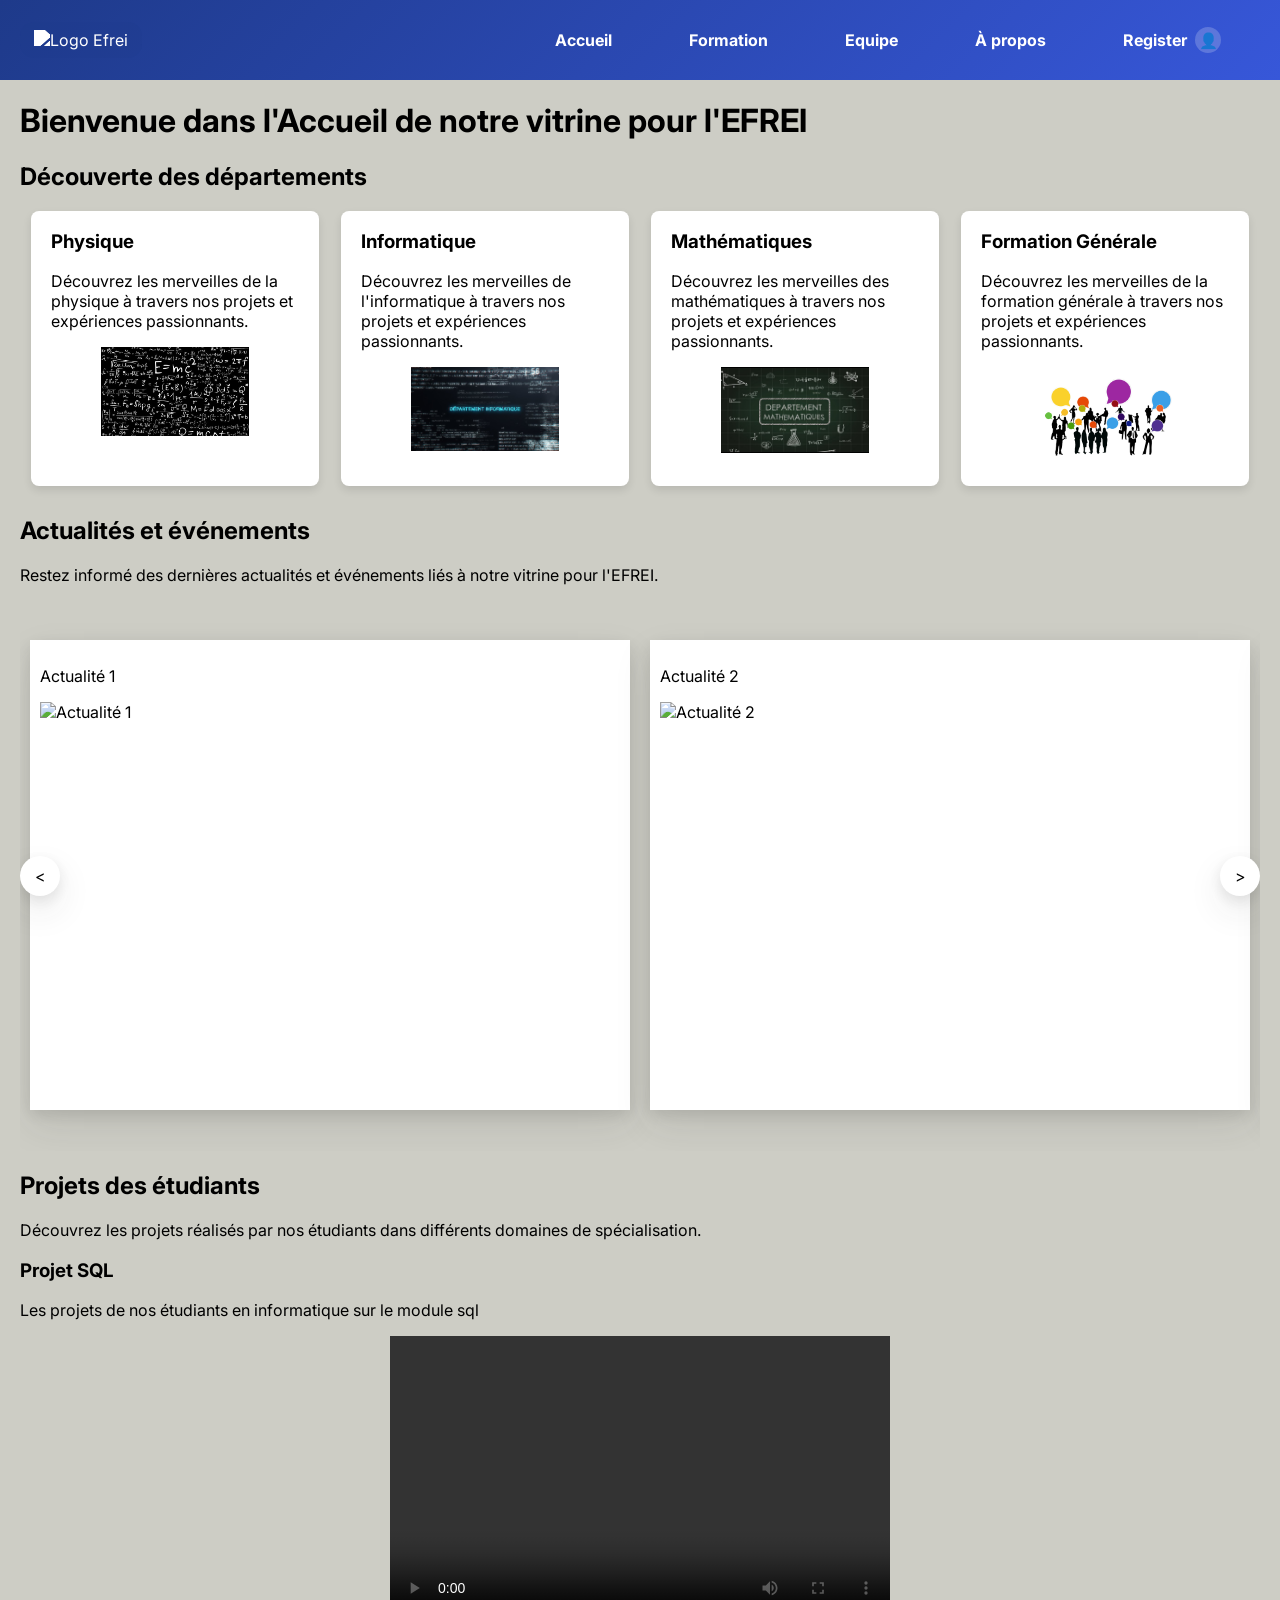
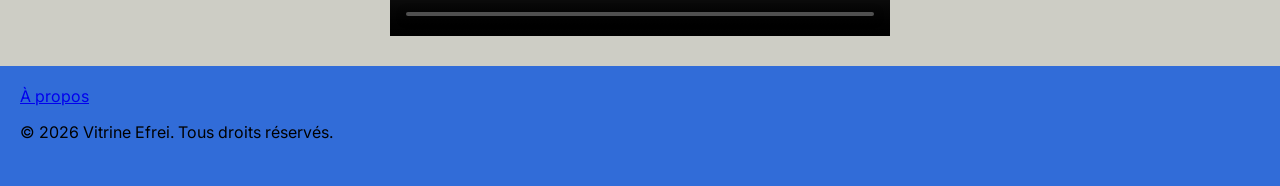
==== html/Accueil.html @ 618b9f23 "Modification header" ====
<!DOCTYPE html>
<html lang="en">
<head>
    <meta charset="UTF-8">
    <meta name="viewport" content="width=device-width, initial-scale=1.0">
    <link rel="stylesheet" href="../css/style.css">
    <link rel="stylesheet" href="../css/Accueil.css">
    <link href="https://fonts.googleapis.com/css2?family=Inter:wght@300;400;600&display=swap" rel="stylesheet">
    <script type="module" src="../js/Accueil.js"></script>
    <title>Vitrine Efrei</title>
</head>
<body>
    <header>
        <div class="logo">
            <img src="https://www.capitainestudy.fr/wp-content/uploads/listing-uploads/logo/2022/02/LOGO_EFREI-PRINT_EFREI-WEB-2-2.png" alt="Logo Efrei">
        </div>
        <nav>
            <a href="Accueil.html">Accueil</a>
            <a href="Formation.html">Formation</a>
            <a href="Equipe.html">Equipe</a>
            <a href="Apropos.html">À propos</a>
            <a href="Register.html" class="register-link">Register <span class="user-icon" aria-hidden="true">👤</span></a>
        </nav>
    </header>
    <main>
        <h1>Bienvenue dans l'Accueil de notre vitrine pour l'EFREI</h1>
        <section>
            <h2>Découverte des départements</h2>
            <div class="departements">
                <div class="physique reveal-1">
                    <h3>Physique</h3>
                    <p>Découvrez les merveilles de la physique à travers nos projets et expériences passionnants.</p>
                    <div class="departement_images">  
                        <img src="../img/departement_physique.png" alt="département de physique img">
                    </div>
                </div>
                <div class="informatique reveal-2">
                    <h3>Informatique</h3>
                    <p>Découvrez les merveilles de l'informatique à travers nos projets et expériences passionnants.</p>
                    <div class="departement_images">
                        <img src="../img/departement_informatique.png" alt="département d'informatique img">
                    </div>
                </div>
                <div class="mathematiques reveal-3">
                    <h3>Mathématiques</h3>
                    <p>Découvrez les merveilles des mathématiques à travers nos projets et expériences passionnants.</p>
                    <div class="departement_images">
                        <img src="../img/departement_mathematique.png" alt="département de mathématiques img">
                    </div>
                </div>
                <div class="formation_generale reveal-4">
                    <h3>Formation Générale</h3>
                    <p>Découvrez les merveilles de la formation générale à travers nos projets et expériences passionnants.</p>
                    <div class="departement_images">
                        <img src="../img/departement_formation_general.png" alt="département de formation générale img">
                    </div>
                </div>
            </div>
        </section>
        <section class="actualite">
            <h2>Actualités et événements</h2>
            <p>Restez informé des dernières actualités et événements liés à notre vitrine pour l'EFREI.</p>
            <div class="carousel1 reveal-1">
                <div class="item">
                    <p>Actualité 1</p>
                    <img src="../img/actualite1.png" alt="Actualité 1">
                </div>
                <div class="item">
                    <p>Actualité 2</p>
                    <img src="../img/actualite2.png" alt="Actualité 2">
                </div>
                <div class="item">
                    <p>Actualité 3</p>
                    <img src="../img/actualite3.png" alt="Actualité 3">
                </div>
                <div class="item">
                    <p>Actualité 4</p>
                    <img src="../img/actualite4.png" alt="Actualité 4">
                </div>
                <div class="item">
                    <p>Actualité 5</p>
                    <img src="../img/actualite5.png" alt="Actualité 5">
                </div>
                <div class="item">
                    <p>Actualité 6</p>
                    <img src="../img/actualite6.png" alt="Actualité 6">
                </div>
                <div class="item">
                    <p>Actualité 7</p>
                    <img src="../img/actualite7.png" alt="Actualité 7">
                </div>
            </div>
        </section>
        <section class="projet_etudiant">
            <h2>Projets des étudiants</h2>
            <p>Découvrez les projets réalisés par nos étudiants dans différents domaines de spécialisation.</p>
            <div class="projet_sql">
                <h3>Projet SQL</h3>
                <p>Les projets de nos étudiants en informatique sur le module sql</p>
                <div class="video_sql">
                    <video src="../video/sql_pddd.mp4" controls></video>
                </div>
            </div>
        </section>
    </main>
    <footer>
        <a href="Apropos.html">À propos</a>
        <p>&copy; 2026 Vitrine Efrei. Tous droits réservés.</p>
    </footer>
</body>
</html>
---- css/style.css ----
body {
    margin: 0;
    font-family: 'Inter', 'Segoe UI', sans-serif;
    background-color: rgb(205, 205, 197);
}

header {
    display: flex;
    justify-content: space-between;
    align-items: center;
    height: 80px;
    padding: 0 20px;
    background: linear-gradient(135deg, #1e3a8a 0%, #3757d9 100%);
}

header .logo {
    padding: 8px 14px;
    border-radius: 14px;
    background-color: rgba(30, 58, 138, 0.16);
}

header .logo img {
    height: 56px;
    width: auto;
    filter: brightness(0) invert(1);
}

nav {
    display: flex;
    width: 60%;
    justify-content: space-around;
    align-items: center;
}

nav a {
    text-decoration: none;
    color: #ffffff;
    font-weight: bold;
}

nav a.register-link {
    display: inline-flex;
    align-items: center;
    gap: 8px;
}

.user-icon {
    display: inline-flex;
    align-items: center;
    justify-content: center;
    width: 26px;
    height: 26px;
    border-radius: 50%;
    background: rgba(255, 255, 255, 0.2);
    color: #ffffff;
    font-size: 0.95rem;
}

main {
    margin: 5px 20px;
}

footer {
    margin-top: 30px;
    height: 80px;
    background-color: rgb(49, 108, 216);
    padding: 20px;
}
---- css/Accueil.css ----
/* Scroll Animation */

[class*="reveal-"] {
    opacity: 0;
    transform: translateY(-30px);
}

.reveal-visible {
    opacity: 1;
    transform: translateY(0);
    transition: 1s cubic-bezier(.5, 0, 0, 1);
    transition: .6s;
    margin-bottom: 10px;
}

.reveal-2 {
    transition-delay: .1s;
}

.reveal-3 {
    transition-delay: .2s;
}

.reveal-4 {
    transition-delay: .3s;
}

/* section Départements */

.departements {
    display: flex;
    justify-content: space-around;
}

.departements > div {
    width: 20%;
    background-color: white;
    padding: 0px 20px 20px 20px;
    box-shadow: 0 4px 8px rgba(0, 0, 0, 0.1);
    border-radius: 8px;
}

.departement_images {
    display: flex;
    justify-content: center;
    margin-top: 15px;
}

.departement_images img {
    width: 60%;
    height: 50%;
}


/* Carousel styles */

.carousel {
    position: relative;
    overflow: hidden;
}

.carousel__container {
    transition: transform 0.3s;
}

.carousel__container::after {
    content: '';
    clear: both;
    display: table;
}

.carousel__item {
    float: left;
}

.carousel__next, .carousel__prev {
    position: absolute;
    width: 40px;
    height: 40px;
    background-color: #fff;
    border-radius: 50%;
    top: 50%;
    right: 0;
    margin-top: -20px;
    box-shadow: 0 15px 35px #3232321a, 0 5px 15px #0000001a;
    cursor: pointer;
    transition: transform 0.3s, opacity 0.3s;
    display: flex;
    justify-content: center;
    align-items: center;
    font-size: 1em;
}

.carousel__next:hover, .carousel__prev:hover {
    transform: scale(1.2);
}

.carousel__next--hidden, .carousel__prev--hidden {
    opacity: 0;
}

.carousel__prev {
    right: auto;
    left: 0px;
}

.item {
    margin: 40px 10px;
    background-color: #fff;
    box-shadow: 0 15px 35px #3232321a, 0 5px 15px #0000001a;
    transition: transform .3s;
    transform: translate3d(0, -1px, 0);
    display: flex;
    flex-direction: column;
    padding: 10px;
    height: 450px;
}

/* section Projets des étudiants */

.video_sql {
    display: flex;
    justify-content: center;
    margin-top: 15px;
}

.projet_etudiant video{
    width: 500px;
    height: 300px;
}
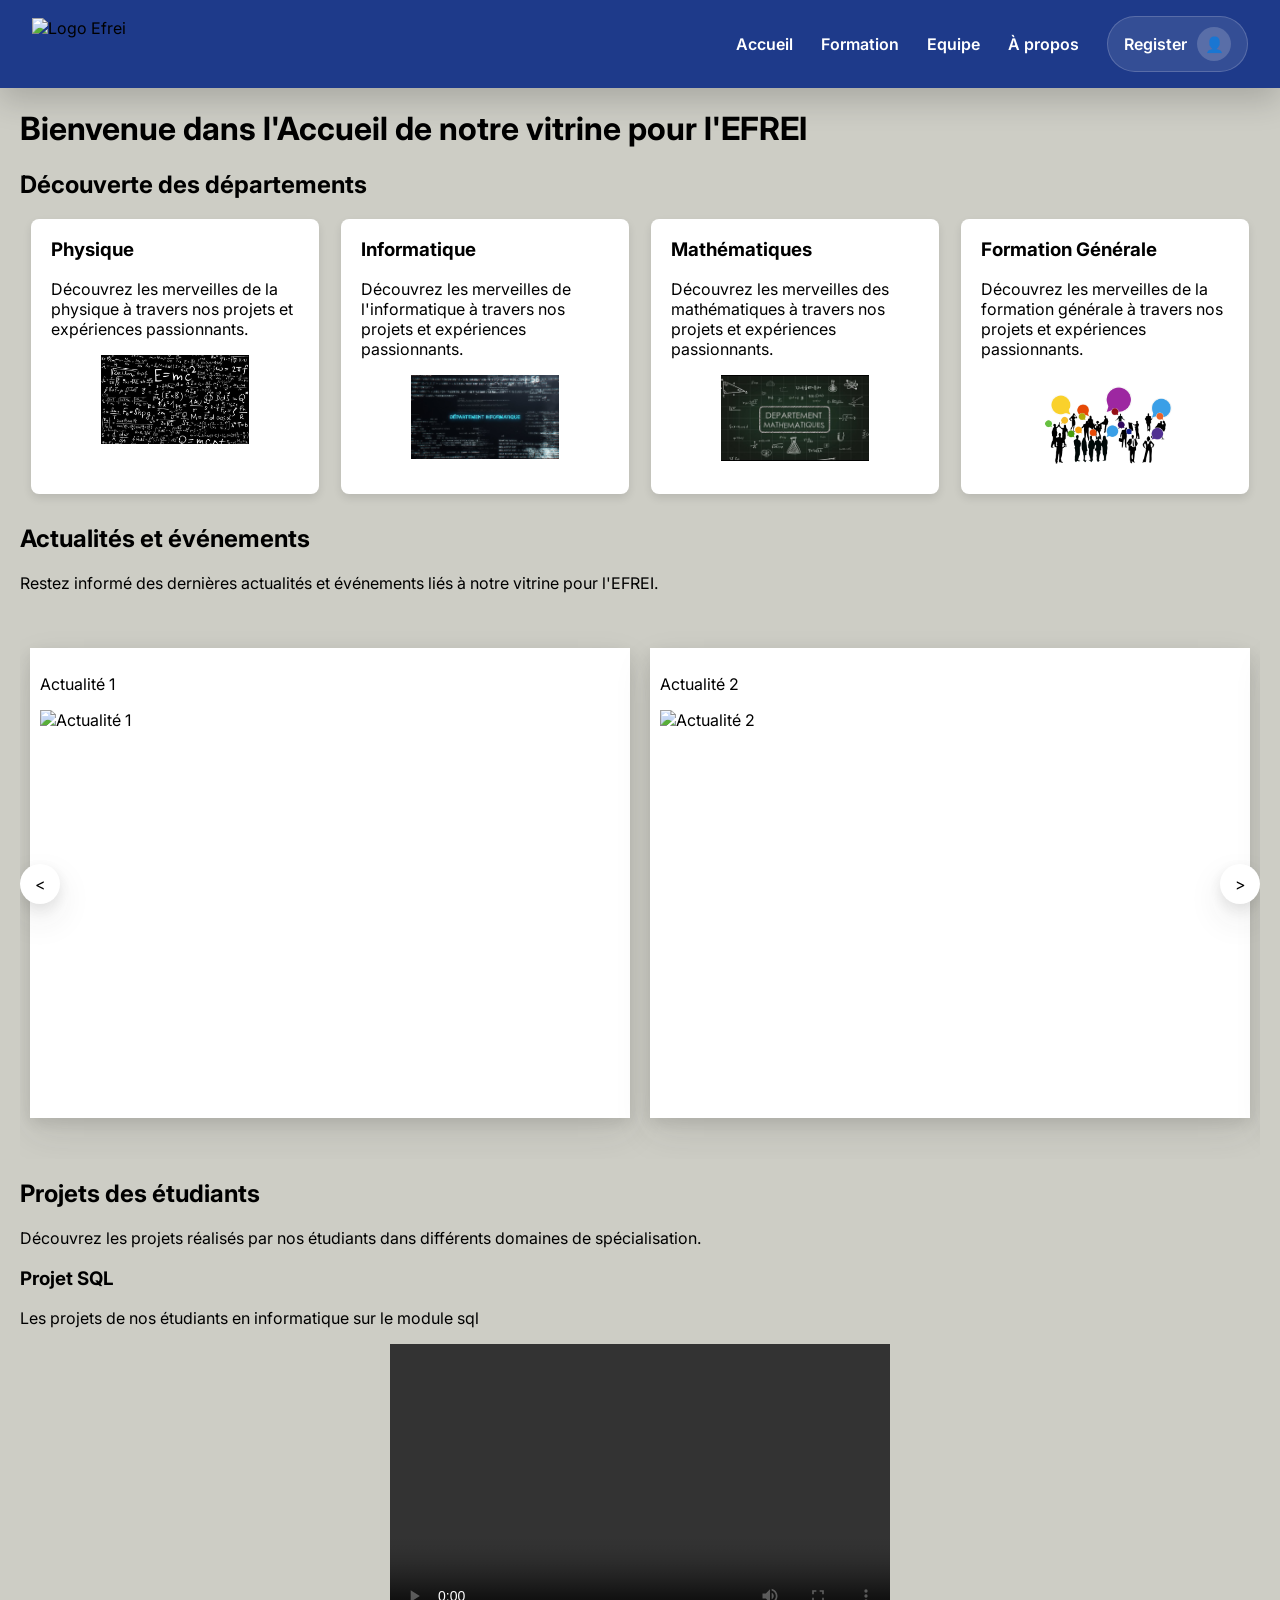
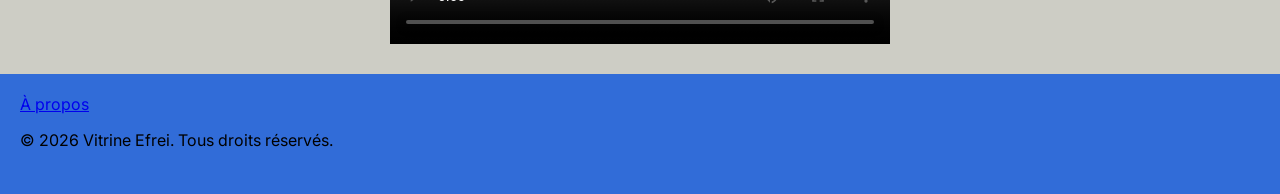
==== commit 670fb70a: "Header" ====
--- a/html/Accueil.html
+++ b/html/Accueil.html
@@ -12,7 +12,7 @@
 <body>
     <header>
         <div class="logo">
-            <img src="https://www.capitainestudy.fr/wp-content/uploads/listing-uploads/logo/2022/02/LOGO_EFREI-PRINT_EFREI-WEB-2-2.png" alt="Logo Efrei">
+            <img src="../img/Logo_Efrei.png" alt="Logo Efrei">
         </div>
         <nav>
             <a href="Accueil.html">Accueil</a>
--- a/css/style.css
+++ b/css/style.css
@@ -8,50 +8,59 @@
     display: flex;
     justify-content: space-between;
     align-items: center;
-    height: 80px;
-    padding: 0 20px;
-    background: linear-gradient(135deg, #1e3a8a 0%, #3757d9 100%);
+    min-height: 88px;
+    padding: 0 32px;
+    background-color: #1e3a8a;
+    box-shadow: 0 12px 32px rgba(0, 0, 0, 0.18);
 }
 
 header .logo {
-    padding: 8px 14px;
-    border-radius: 14px;
-    background-color: rgba(30, 58, 138, 0.16);
+    display: flex;
+    align-items: center;
 }
 
 header .logo img {
-    height: 56px;
+    height: 52px;
     width: auto;
-    filter: brightness(0) invert(1);
+    filter: none;
 }
 
 nav {
     display: flex;
-    width: 60%;
-    justify-content: space-around;
     align-items: center;
+    gap: 28px;
+    margin-left: auto;
 }
 
 nav a {
     text-decoration: none;
     color: #ffffff;
-    font-weight: bold;
+    font-weight: 600;
+    transition: color 0.2s ease, opacity 0.2s ease;
+}
+
+nav a:hover {
+    color: #e8ecff;
 }
 
 nav a.register-link {
     display: inline-flex;
     align-items: center;
-    gap: 8px;
+    gap: 10px;
+    padding: 10px 16px;
+    border-radius: 999px;
+    background: rgba(255, 255, 255, 0.1);
+    border: 1px solid rgba(255, 255, 255, 0.18);
 }
 
 .user-icon {
     display: inline-flex;
     align-items: center;
     justify-content: center;
-    width: 26px;
-    height: 26px;
+    width: 34px;
+    height: 34px;
     border-radius: 50%;
-    background: rgba(255, 255, 255, 0.2);
+    background: rgba(255, 255, 255, 0.18);
     color: #ffffff;
     font-size: 0.95rem;
 }
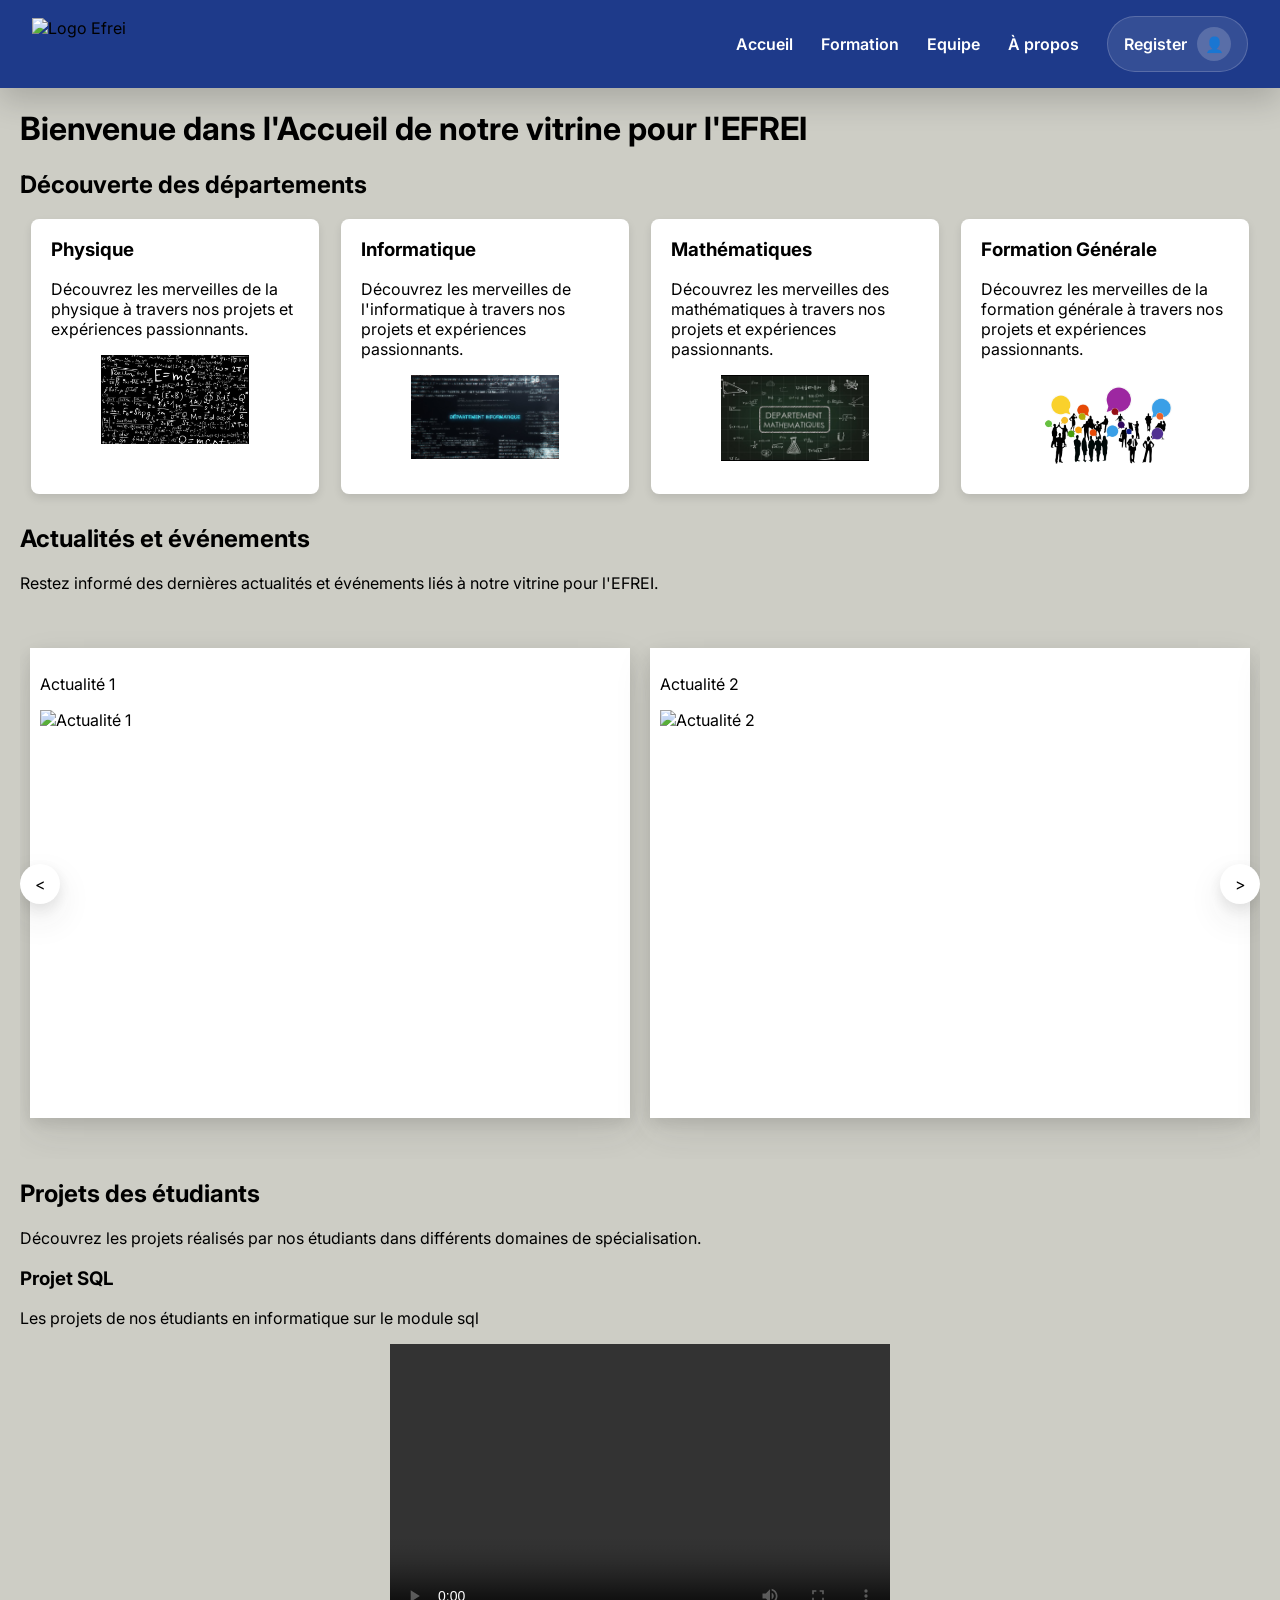
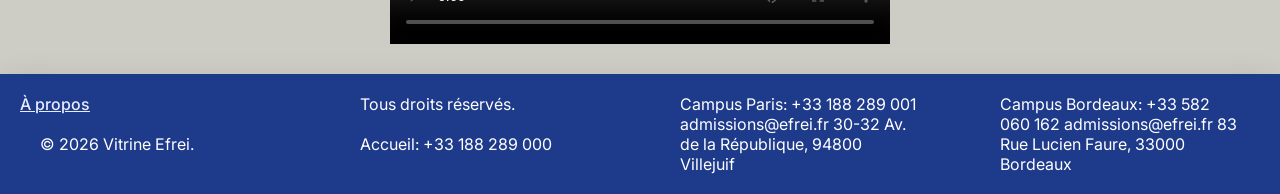
==== commit 98a16ec7: "Footer" ====
--- a/html/Accueil.html
+++ b/html/Accueil.html
@@ -104,8 +104,14 @@
         </section>
     </main>
     <footer>
-        <a href="Apropos.html">À propos</a>
-        <p>&copy; 2026 Vitrine Efrei. Tous droits réservés.</p>
+        <div class="footer-columns">
+            <a href="Apropos.html">À propos</a>
+            <p>&copy; 2026 Vitrine Efrei.</p>
+            <p>Tous droits réservés.</p>
+            <p>Accueil: +33 188 289 000</p>
+            <p>Campus Paris: +33 188 289 001   admissions@efrei.fr   30-32 Av. de la République, 94800 Villejuif</p>
+            <p>Campus Bordeaux: +33 582 060 162   admissions@efrei.fr   83 Rue Lucien Faure, 33000 Bordeaux</p>
+        </div>
     </footer>
 </body>
 </html>
--- a/css/style.css
+++ b/css/style.css
@@ -72,7 +72,25 @@
 footer {
     margin-top: 30px;
     height: 80px;
-    background-color: rgb(49, 108, 216);
+    background-color: #1e3a8a;
+    box-shadow: 0 12px 32px rgba(0, 0, 0, 0.18);
     padding: 20px;
+    color: white;
 }
 
+.footer-columns{
+    columns: 4;
+    column-gap: 40px;
+
+}
+
+.footer-columns p {
+    margin: 20px 20px 20px;
+    break-inside: avoid; 
+}
+
+footer a{
+    color: #e8ecff;
+    font-weight: 500;
+}
+
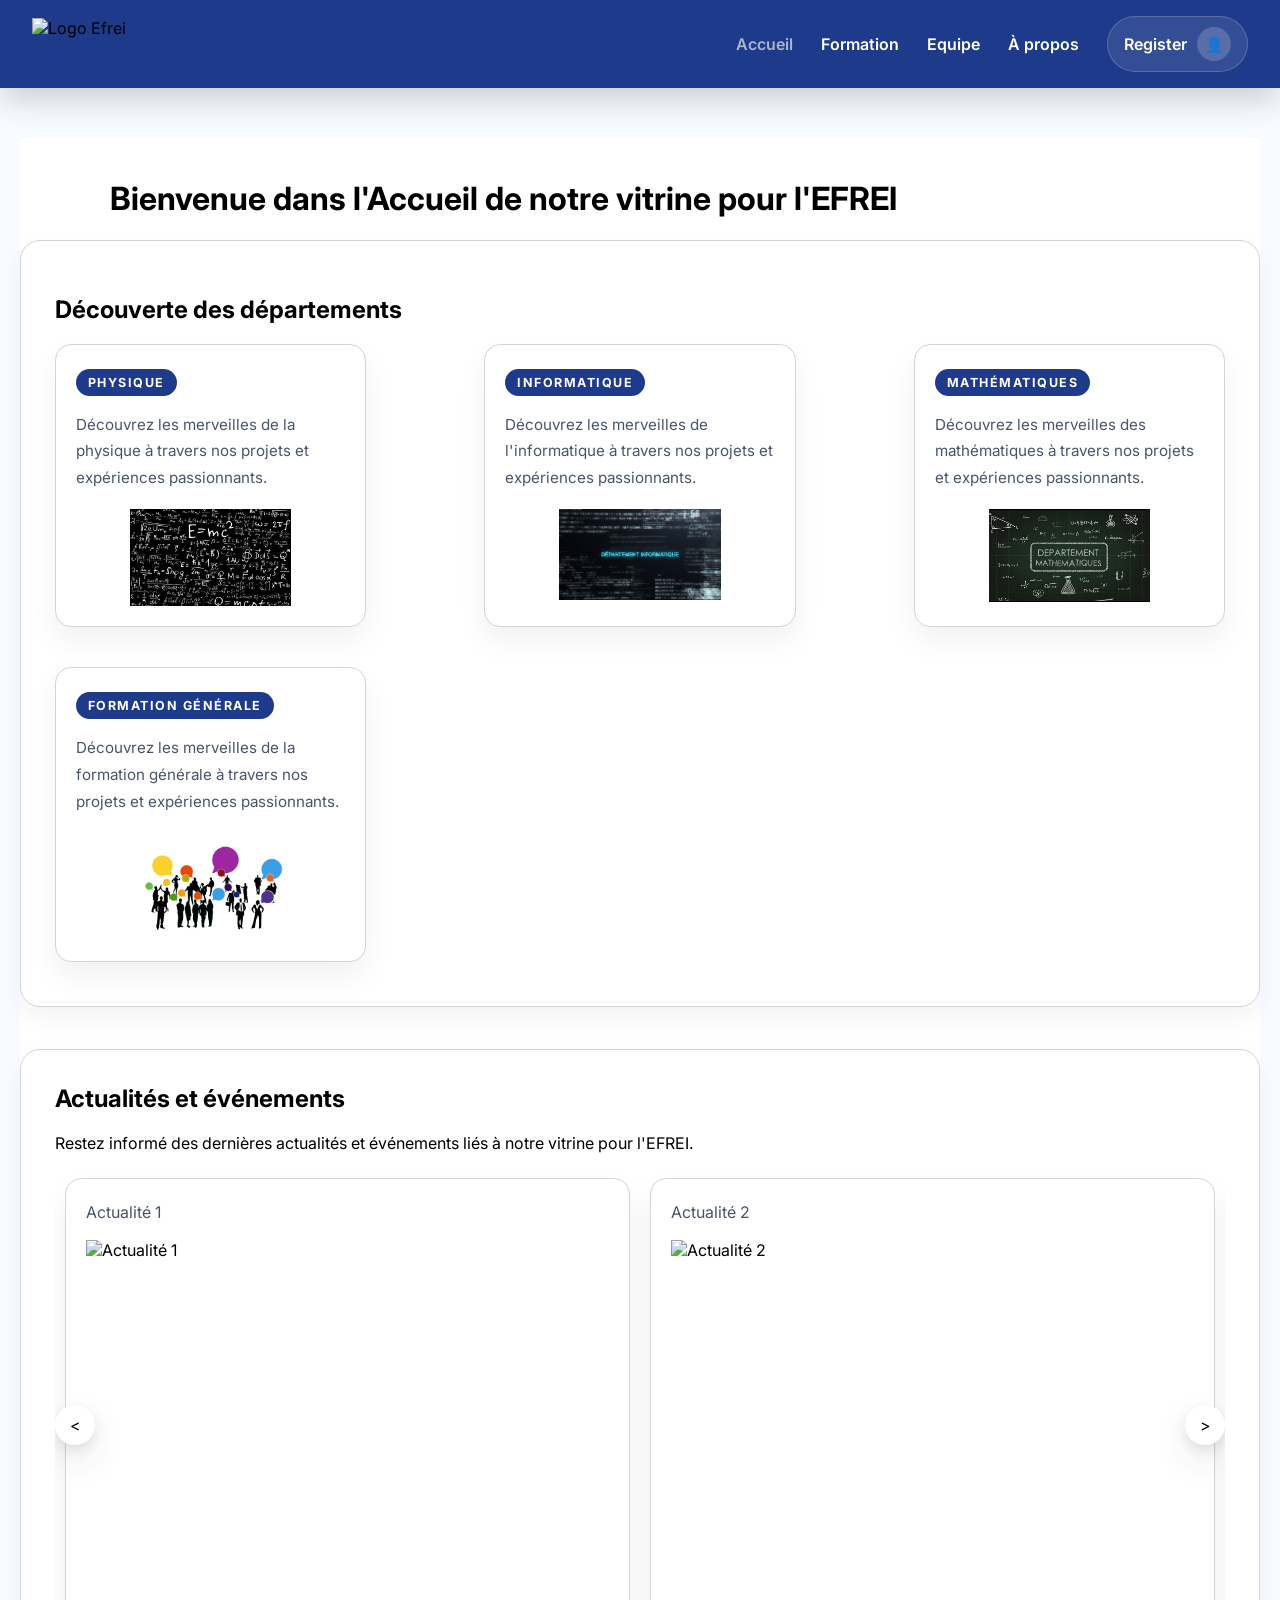
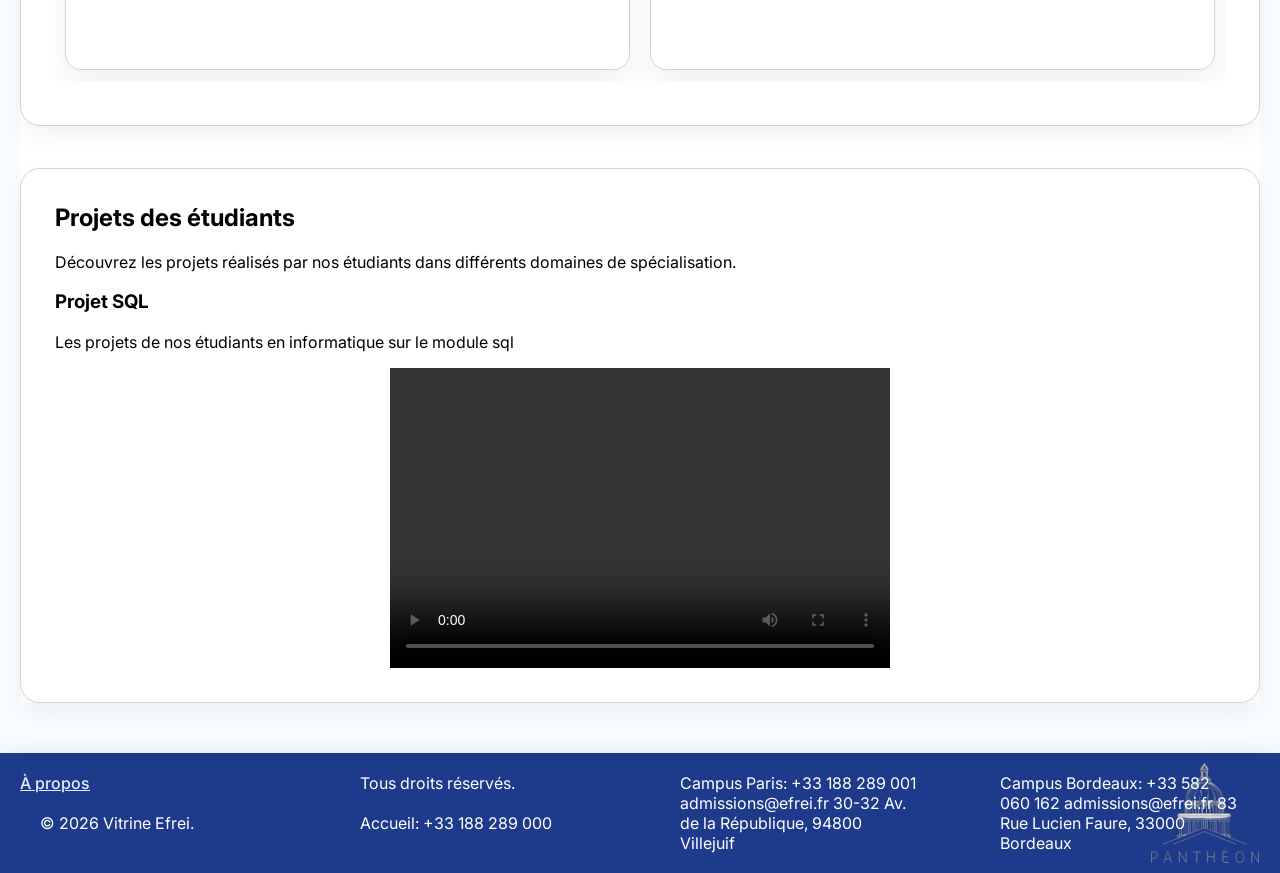
==== commit c1adb5a4: "style changes" ====
--- a/html/Accueil.html
+++ b/html/Accueil.html
@@ -15,7 +15,7 @@
             <img src="../img/Logo_Efrei.png" alt="Logo Efrei">
         </div>
         <nav>
-            <a href="Accueil.html">Accueil</a>
+            <a href="Accueil.html" class="active">Accueil</a>
             <a href="Formation.html">Formation</a>
             <a href="Equipe.html">Equipe</a>
             <a href="Apropos.html">À propos</a>
--- a/css/style.css
+++ b/css/style.css
@@ -1,7 +1,6 @@
 body {
     margin: 0;
     font-family: 'Inter', 'Segoe UI', sans-serif;
-    background-color: rgb(205, 205, 197);
 }
 
 header {
@@ -40,7 +39,13 @@
 }
 
 nav a:hover {
-    color: #e8ecff;
+    color: #cbd5e1;
+    opacity: 0.8;
+}
+
+nav .active {
+    color: #cbd5e1;
+    opacity: 0.8;
 }
 
 nav a.register-link {
@@ -76,6 +81,12 @@
     box-shadow: 0 12px 32px rgba(0, 0, 0, 0.18);
     padding: 20px;
     color: white;
+    background-image: url("../img/Panthéon.png");
+    background-repeat: no-repeat;
+    background-position: right 20px bottom 20px;
+    background-size: 110px;
+    background-position-y: 10px;
+
 }
 
 .footer-columns{
--- a/css/Accueil.css
+++ b/css/Accueil.css
@@ -3,6 +3,15 @@
 [class*="reveal-"] {
     opacity: 0;
     transform: translateY(-30px);
+}
+
+main {
+    padding-top: 20px;
+}
+
+.accueil-nav {
+    color: #cbd5e1;
+    opacity: 0.8;
 }
 
 .reveal-visible {
@@ -25,19 +34,81 @@
     transition-delay: .3s;
 }
 
+body {
+    background: #f8fbff;
+}
+
+main {
+    background: #ffffff;
+    margin: 50px 20px;
+}
+
+section {
+    max-width: 1300px;
+    margin: 0 auto 42px;
+    padding: 34px;
+    background: #ffffff;
+    border: 1px solid #d1d5db;
+    border-radius: 20px;
+    box-shadow: 0 10px 24px rgba(15, 23, 42, 0.05);
+    box-sizing: border-box;
+}
+
+h1 {
+    margin-left: 90px;
+}
+
+h2, h3, p {
+    max-width: 1180px;
+}
+
 /* section Départements */
 
 .departements {
     display: flex;
-    justify-content: space-around;
+    justify-content: space-between;
+    gap: 30px;
 }
 
 .departements > div {
-    width: 20%;
-    background-color: white;
-    padding: 0px 20px 20px 20px;
-    box-shadow: 0 4px 8px rgba(0, 0, 0, 0.1);
-    border-radius: 8px;
+    width: 23%;
+    min-width: 240px;
+    background: #ffffff;
+    padding: 24px 20px 20px;
+    border: 1px solid #d1d5db;
+    border-radius: 16px;
+    box-shadow: 0 14px 30px rgba(15, 23, 42, 0.06);
+    transition: background-color 0.25s ease, border-color 0.25s ease, transform 0.25s ease;
+    cursor: pointer;
+}
+
+.departements > div:hover {
+    background-color: #eef4ff;
+    border-color: #a5b4fc;
+    transform: translateY(-2px);
+}
+
+
+.departements > div h3 {
+    display: inline-flex;
+    align-items: center;
+    justify-content: center;
+    margin: 0 0 16px;
+    padding: 6px 12px;
+    border-radius: 999px;
+    text-transform: uppercase;
+    letter-spacing: 0.12em;
+    font-size: 0.78rem;
+    font-weight: 700;
+    color: #ffffff;
+    background: #1e3a8a;
+}
+
+.departements > div p {
+    margin: 0 0 18px;
+    color: #475569;
+    line-height: 1.75;
+    font-size: 0.95rem;
 }
 
 .departement_images {
@@ -49,6 +120,53 @@
 .departement_images img {
     width: 60%;
     height: 50%;
+}
+
+.carousel1 {
+    position: relative;
+    overflow: hidden;
+    display: grid;
+    grid-template-columns: repeat(auto-fit, minmax(240px, 1fr));
+    gap: 24px;
+}
+
+.carousel1 .item {
+    background: #ffffff;
+    border: 1px solid #d1d5db;
+    border-radius: 16px;
+    box-shadow: 0 14px 30px rgba(15, 23, 42, 0.06);
+    transition: background-color 0.25s ease, border-color 0.25s ease, transform 0.25s ease;
+    padding: 20px;
+    margin: 10px;
+    min-height: 280px;
+}
+
+.carousel1 .item:hover {
+    background: #eef4ff;
+    border-color: #a5b4fc;
+    transform: translateY(-2px);
+}
+
+.carousel1 .item p {
+    margin: 0 0 14px;
+    color: #475569;
+    line-height: 1.7;
+}
+
+.actualite, .projet_etudiant {
+    padding: 34px;
+}
+
+.actualite h2,
+.projet_etudiant h2 {
+    margin-top: 0;
+}
+
+.actualite p,
+.projet_etudiant p {
+    max-width: 1080px;
+    margin-left: 0;
+    margin-right: 0;
 }
 
 
@@ -114,6 +232,7 @@
     flex-direction: column;
     padding: 10px;
     height: 450px;
+    cursor: pointer;
 }
 
 /* section Projets des étudiants */
@@ -127,4 +246,10 @@
 .projet_etudiant video{
     width: 500px;
     height: 300px;
+}
+
+@media (max-width: 1300px) {
+    .departements {
+        flex-wrap: wrap;
+    }
 }
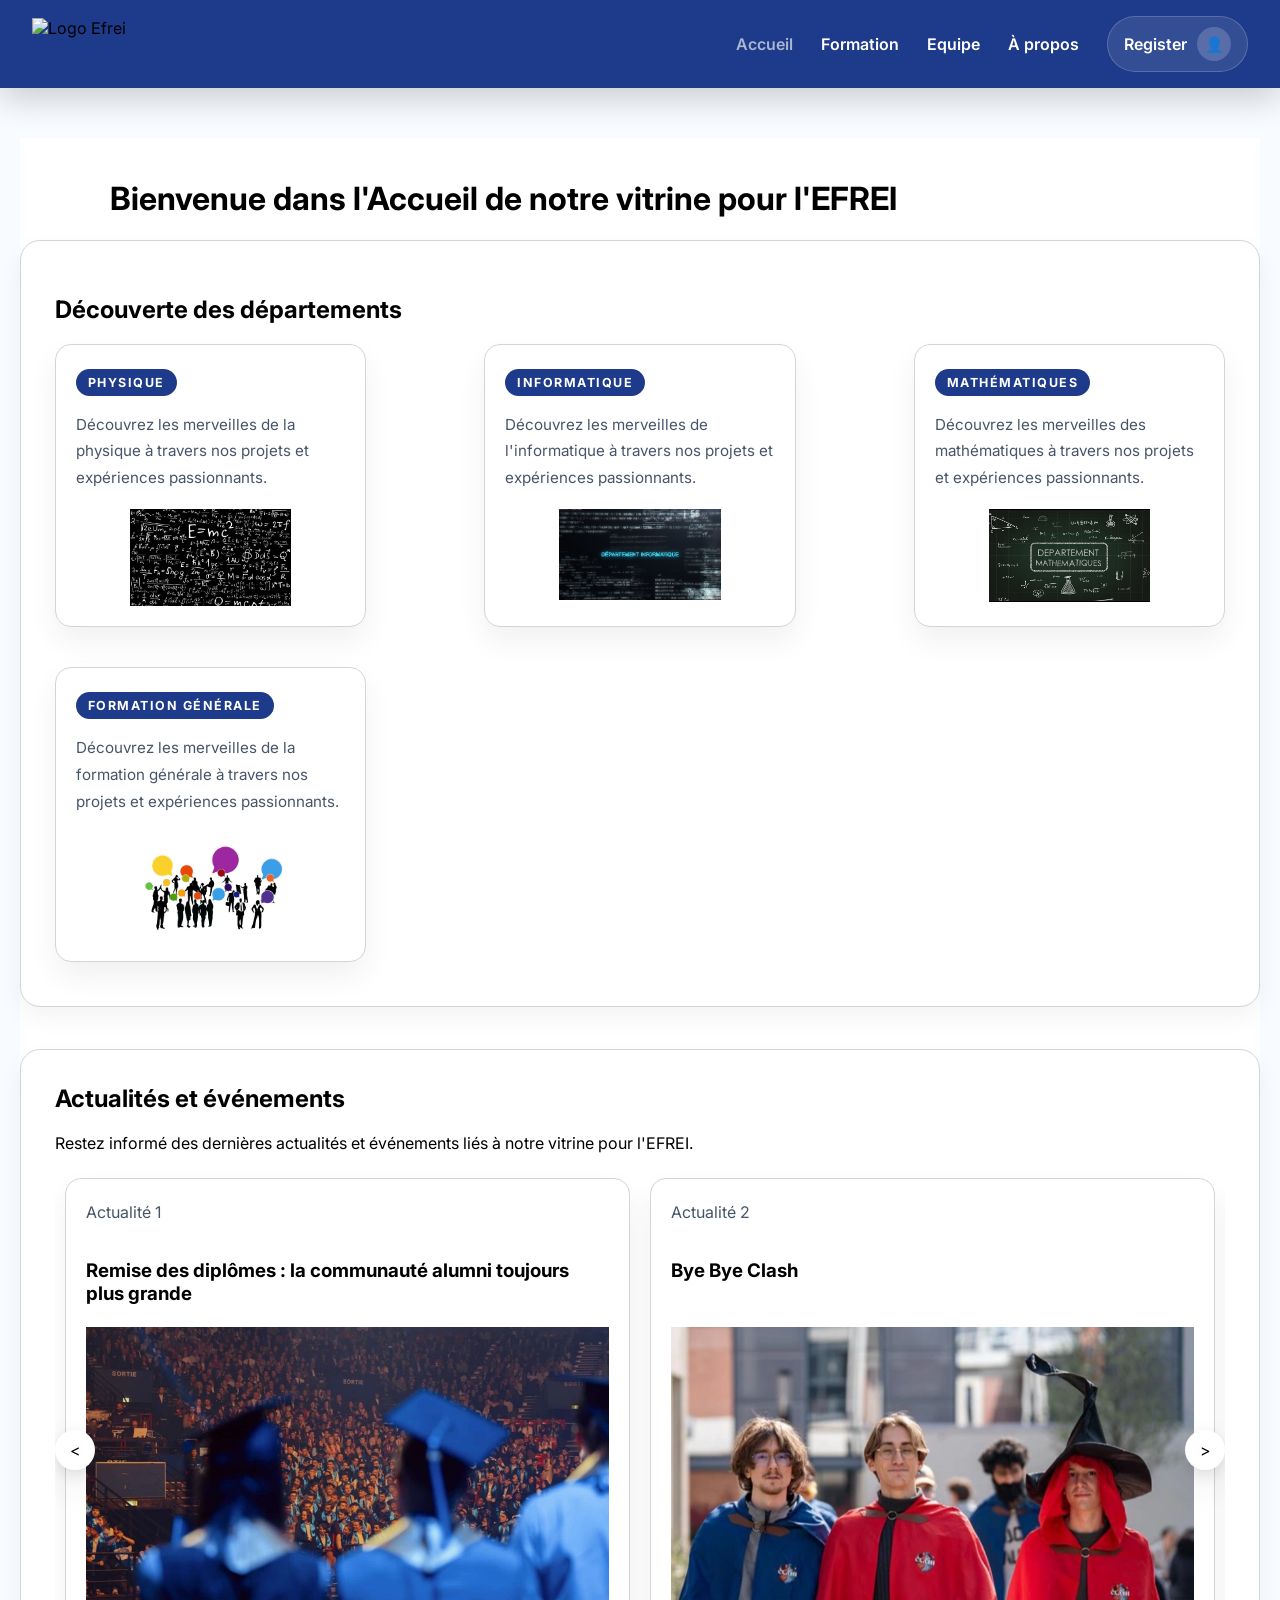
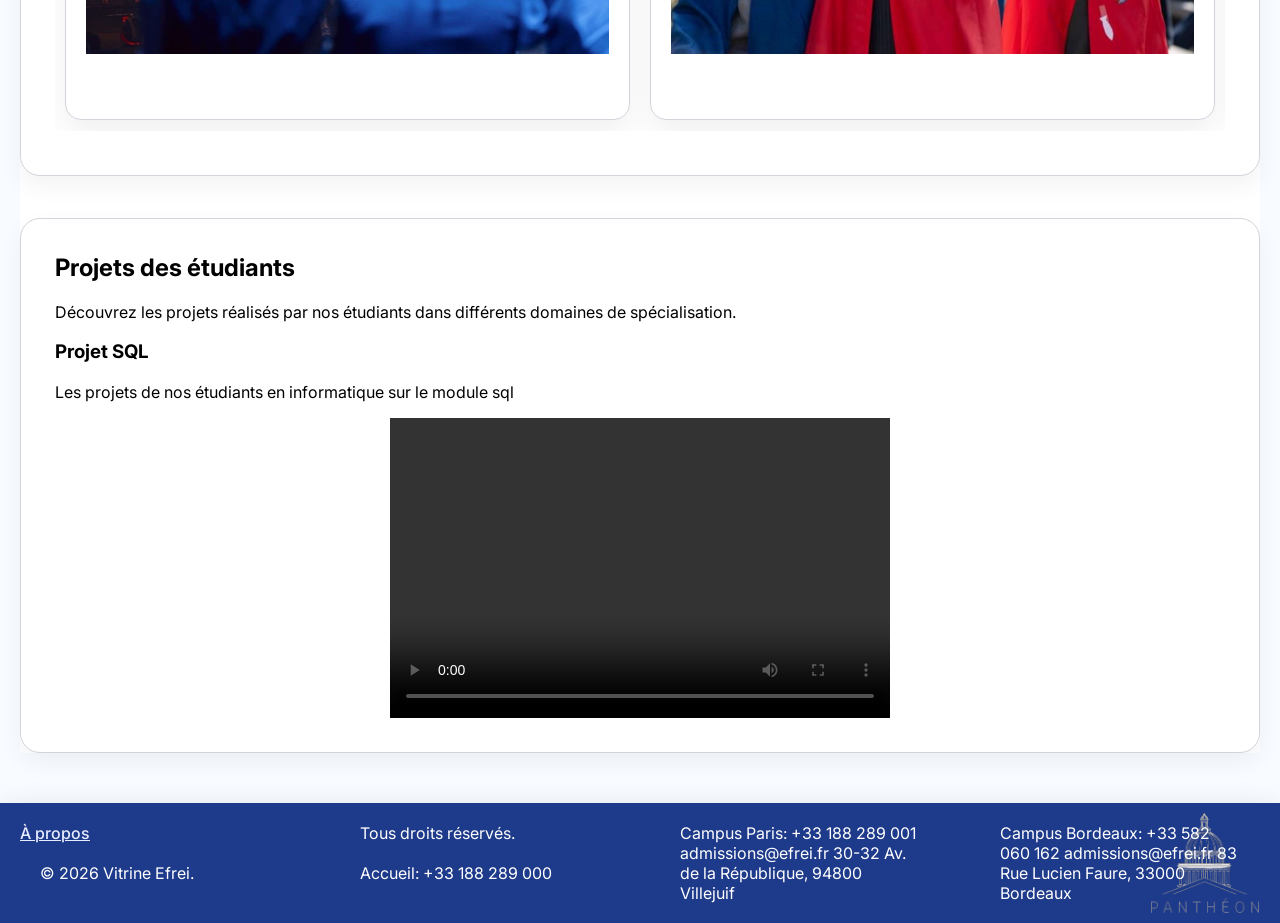
==== commit c058d1af: "actualité accueil" ====
--- a/html/Accueil.html
+++ b/html/Accueil.html
@@ -63,30 +63,37 @@
             <div class="carousel1 reveal-1">
                 <div class="item">
                     <p>Actualité 1</p>
+                    <h3>Remise des diplômes : la communauté alumni toujours plus grande</h3>
                     <img src="../img/actualite1.png" alt="Actualité 1">
                 </div>
                 <div class="item">
                     <p>Actualité 2</p>
+                    <h3>Bye Bye Clash</h3>
                     <img src="../img/actualite2.png" alt="Actualité 2">
                 </div>
                 <div class="item">
                     <p>Actualité 3</p>
+                    <h3>Mariam : tu manges quoi au CROUS ? [projet étudiant]</h3>
                     <img src="../img/actualite3.png" alt="Actualité 3">
                 </div>
                 <div class="item">
                     <p>Actualité 4</p>
+                    <h3>Newsletter 2024 – 2025 - Pôle SRSE</h3>
                     <img src="../img/actualite4.png" alt="Actualité 4">
                 </div>
                 <div class="item">
                     <p>Actualité 5</p>
+                    <h3>Séminaire d'orientation ING1</h3>
                     <img src="../img/actualite5.png" alt="Actualité 5">
                 </div>
                 <div class="item">
                     <p>Actualité 6</p>
+                    <h3>Le Challenge Digital : l'innovation au service de l'expérience client</h3>
                     <img src="../img/actualite6.png" alt="Actualité 6">
                 </div>
                 <div class="item">
                     <p>Actualité 7</p>
+                    <h3>ForGoodXperience : une journée d’engagement et de sensibilisation</h3>
                     <img src="../img/actualite7.png" alt="Actualité 7">
                 </div>
             </div>
--- a/css/Accueil.css
+++ b/css/Accueil.css
@@ -231,8 +231,12 @@
     display: flex;
     flex-direction: column;
     padding: 10px;
-    height: 450px;
+    height: 500px;
     cursor: pointer;
+}
+
+.item h3 {
+    height: 50px;
 }
 
 /* section Projets des étudiants */
